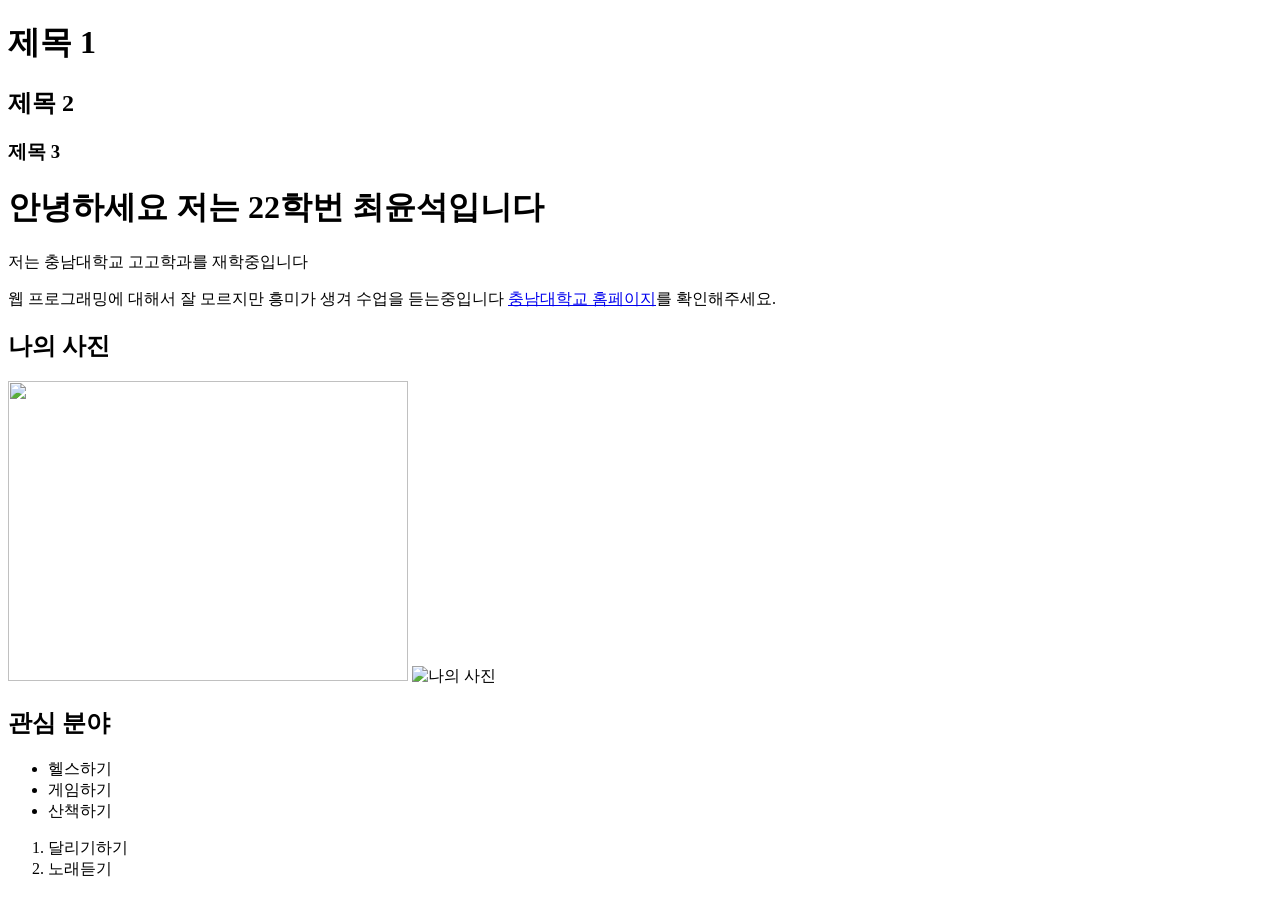
==== index.html @ 1e25280e "Add files via upload" ====
<!DOCTYPE html>
<html lang="en">
<head>
    <meta charset="UTF-8">
    <meta name="viewport" content="width=device-width, initial-scale=1.0">
    <title>자기소개 페이지</title>
</head>
<body>
    <!-- 제목 -->
    <h1> 제목 1 </h1>
    <h2> 제목 2 </h2>
    <h3> 제목 3 </h3>
    <h1> 안녕하세요 저는 22학번 최윤석입니다 </h1>
    <!-- 자기소개 넣기 p-단락 -->
     <p> 저는 충남대학교 고고학과를 재학중입니다</p>
     <p> 웹 프로그래밍에 대해서 잘 모르지만 흥미가 생겨 수업을 듣는중입니다 
        <a href="https://www.cnu.ac.kr">충남대학교 홈페이지</a>를 확인해주세요.</p>
    <!-- 이미지 -->
     <h2> 나의 사진 </h2>
     <img src="img/chung.jpg" width="400" height="300">
     <img src="img/OIP.jpg" width="200" alt="나의 사진">
     <h2> 관심 분야</h2>
     <ul>
        <li>헬스하기</li>
        <li>게임하기</li>
        <li>산책하기</li>
     </ul>
     <ol>
        <li>달리기하기</li>
        <li>노래듣기</li>
     </ol>
</body>
</html>
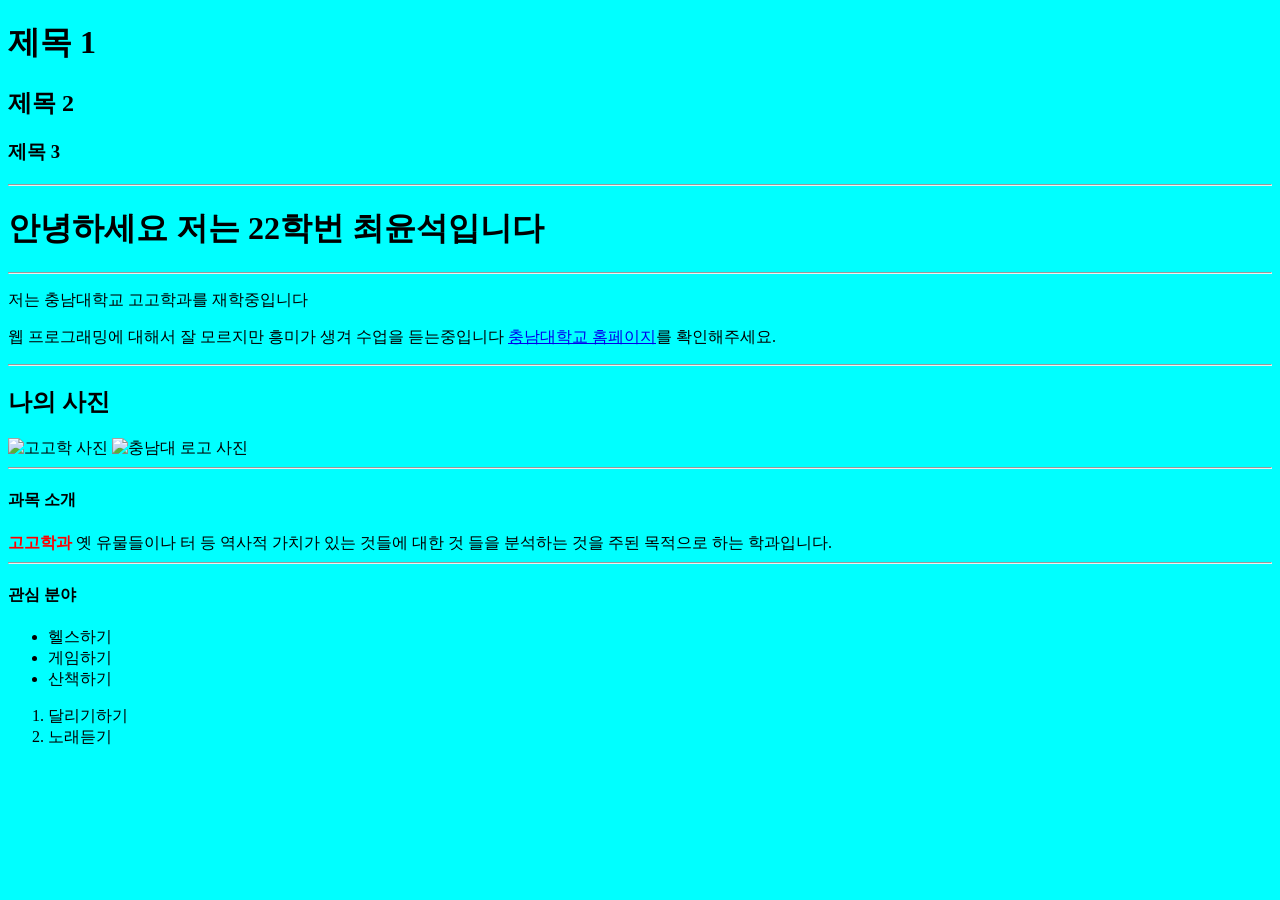
==== commit e03d408d: "Add files via upload" ====
--- a/index.html
+++ b/index.html
@@ -4,22 +4,36 @@
     <meta charset="UTF-8">
     <meta name="viewport" content="width=device-width, initial-scale=1.0">
     <title>자기소개 페이지</title>
+    <style>
+      body{background-color: aqua;}
+    </style>
 </head>
 <body>
     <!-- 제목 -->
     <h1> 제목 1 </h1>
     <h2> 제목 2 </h2>
     <h3> 제목 3 </h3>
+    <hr>
     <h1> 안녕하세요 저는 22학번 최윤석입니다 </h1>
+    <hr>
     <!-- 자기소개 넣기 p-단락 -->
      <p> 저는 충남대학교 고고학과를 재학중입니다</p>
      <p> 웹 프로그래밍에 대해서 잘 모르지만 흥미가 생겨 수업을 듣는중입니다 
         <a href="https://www.cnu.ac.kr">충남대학교 홈페이지</a>를 확인해주세요.</p>
+        <hr>
     <!-- 이미지 -->
      <h2> 나의 사진 </h2>
-     <img src="img/chung.jpg" width="400" height="300">
-     <img src="img/OIP.jpg" width="200" alt="나의 사진">
-     <h2> 관심 분야</h2>
+     <img src="img/고고학 로고.jpg" width="400" height="300" alt="고고학 사진">
+     <img src="img/OIP.jpg" width="200" alt="충남대 로고 사진">
+     <hr>
+       <!-- 고고학과에 대한 간단한 소개 -->
+        <h4>과목 소개</h4>
+      <div>
+         <b><span style="color:red;">고고학과</span></b> 옛 유물들이나 터 등 역사적 가치가 있는 것들에 대한 것 들을
+         분석하는 것을 주된 목적으로 하는 학과입니다.
+      </div>
+      <hr>
+      <h4>관심 분야</h4>
      <ul>
         <li>헬스하기</li>
         <li>게임하기</li>
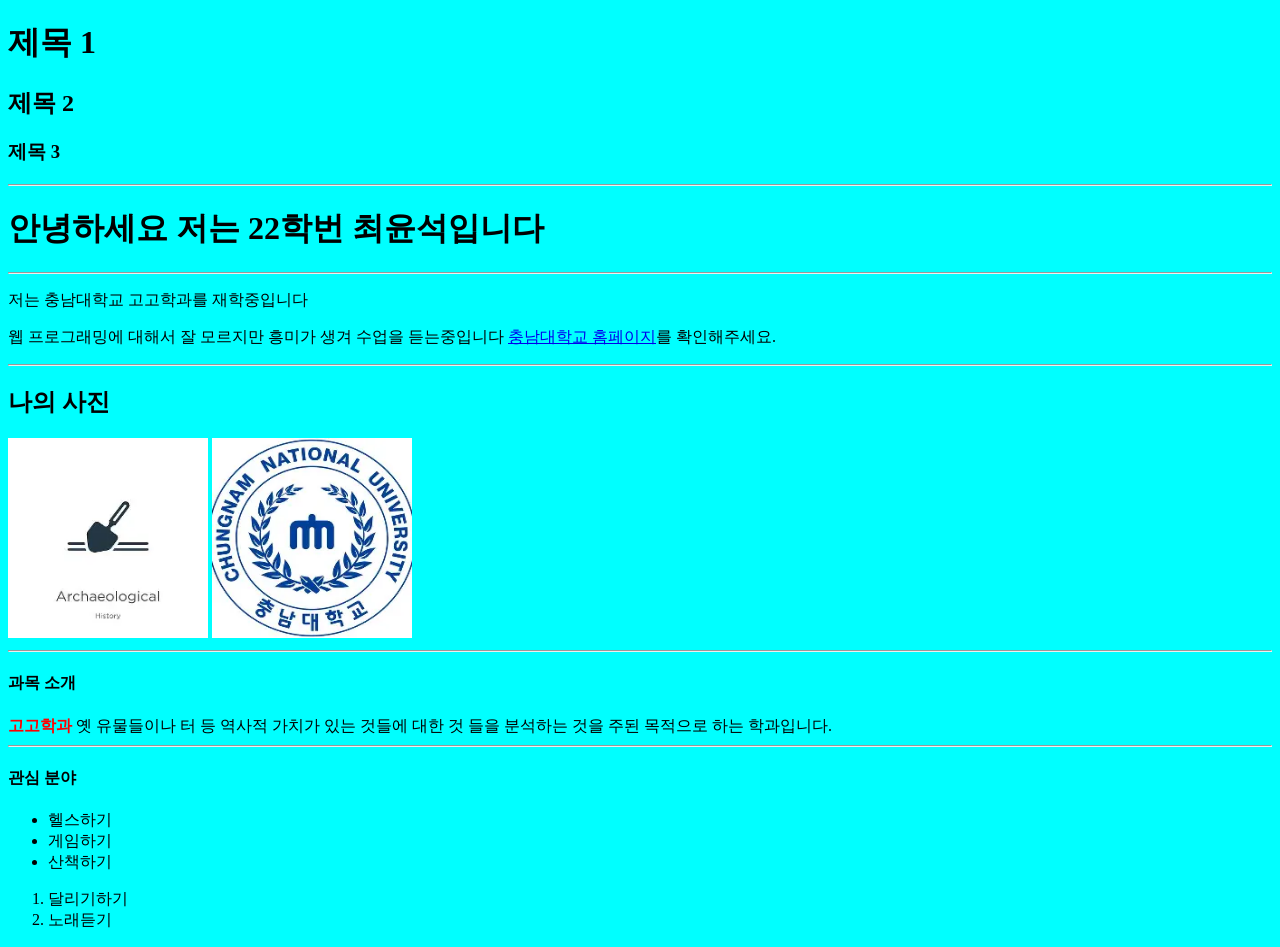
==== commit 69cd4e6c: "Add files via upload" ====
--- a/index.html
+++ b/index.html
@@ -23,8 +23,8 @@
         <hr>
     <!-- 이미지 -->
      <h2> 나의 사진 </h2>
-     <img src="img/고고학 로고.jpg" width="400" height="300" alt="고고학 사진">
-     <img src="img/OIP.jpg" width="200" alt="충남대 로고 사진">
+     <img src="img/고고학 로고.jpg" width="200" height="200" alt="고고학 사진">
+     <img src="img/OIP.jpg" width="200" height="200" alt="충남대 로고 사진">
      <hr>
        <!-- 고고학과에 대한 간단한 소개 -->
         <h4>과목 소개</h4>
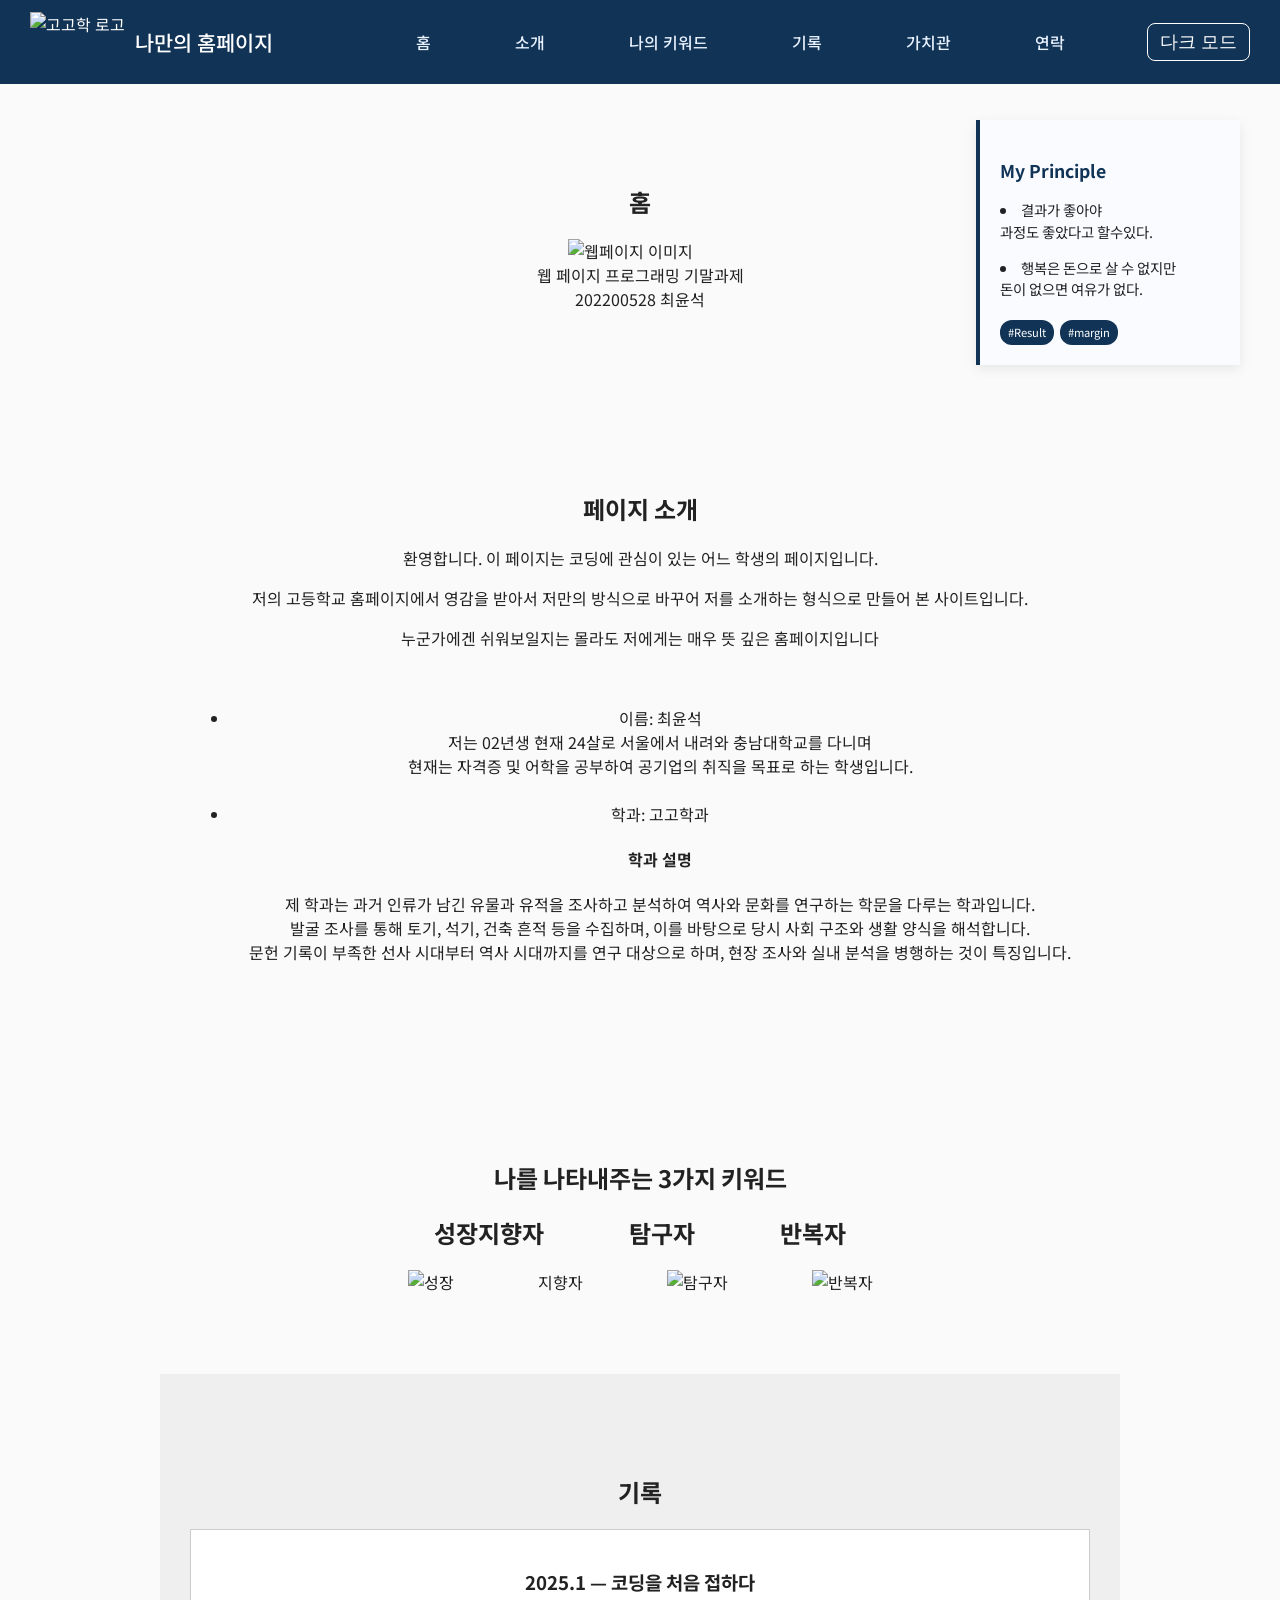
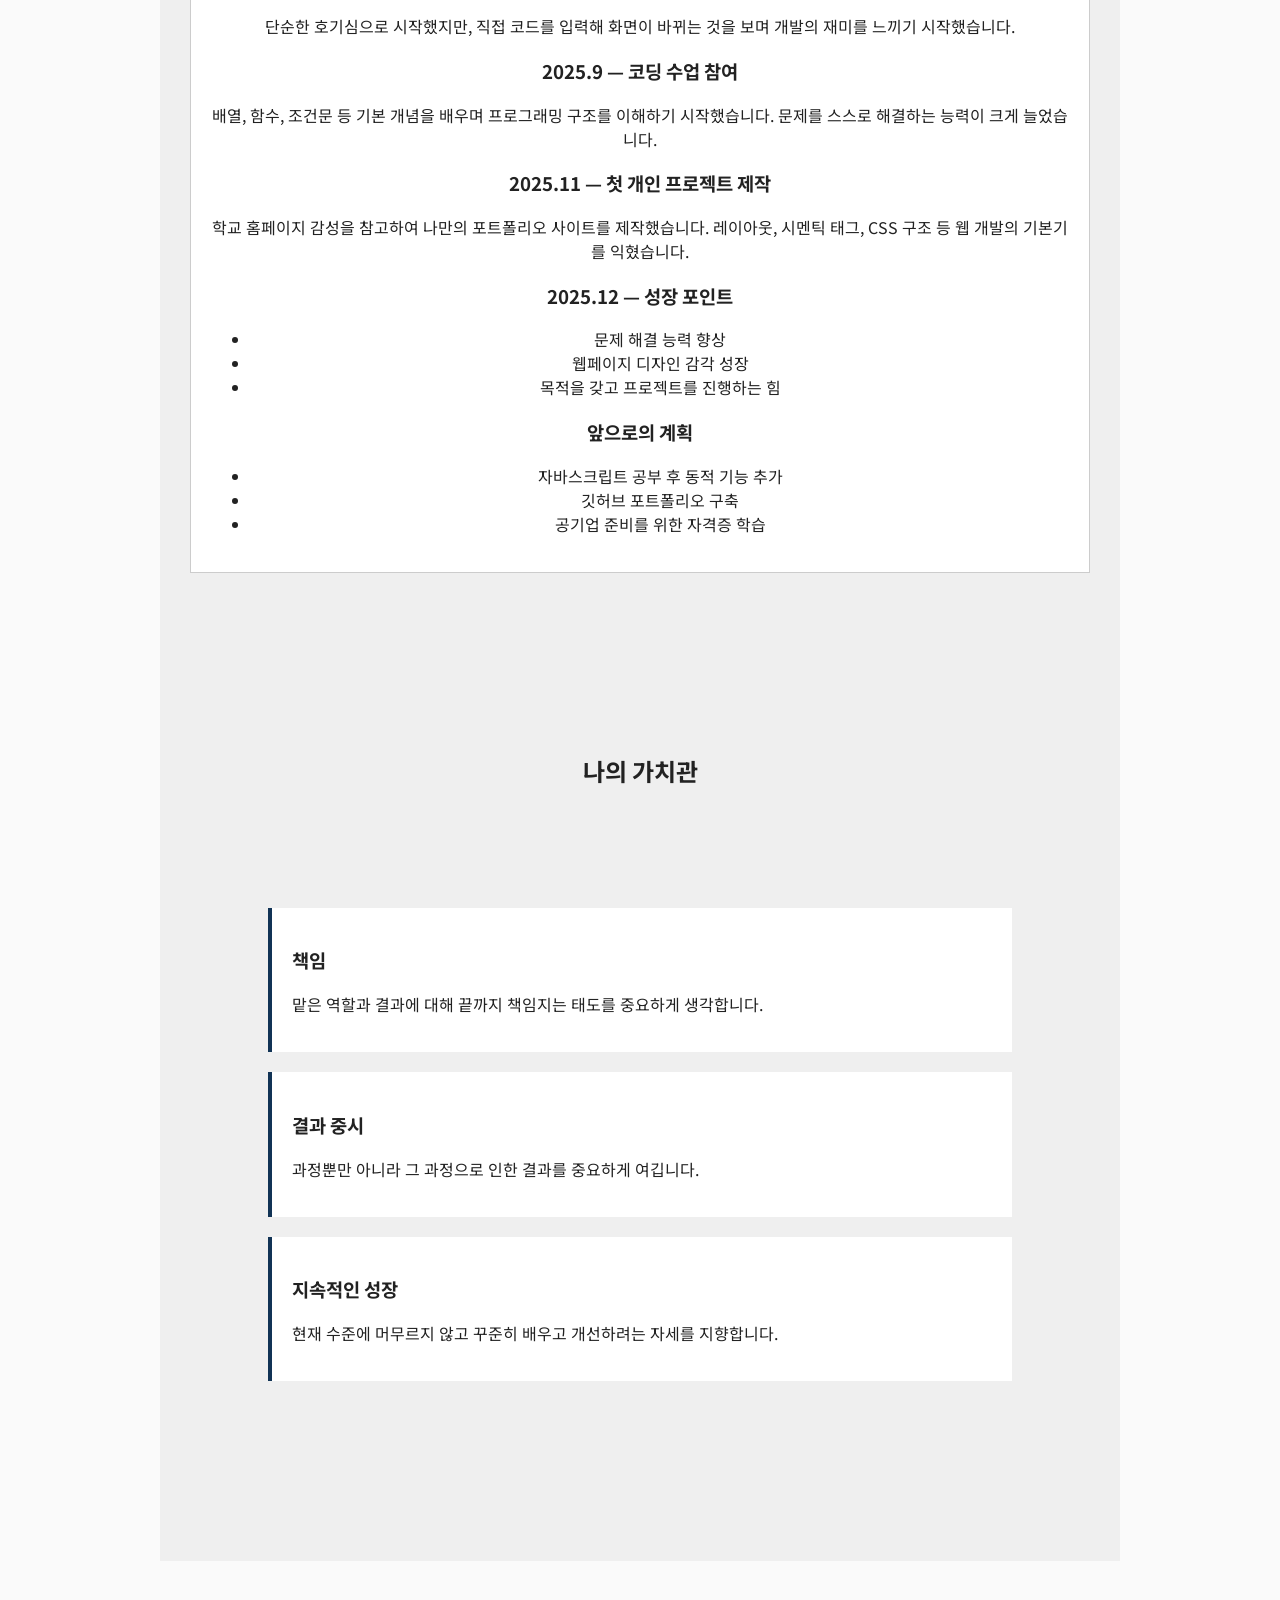
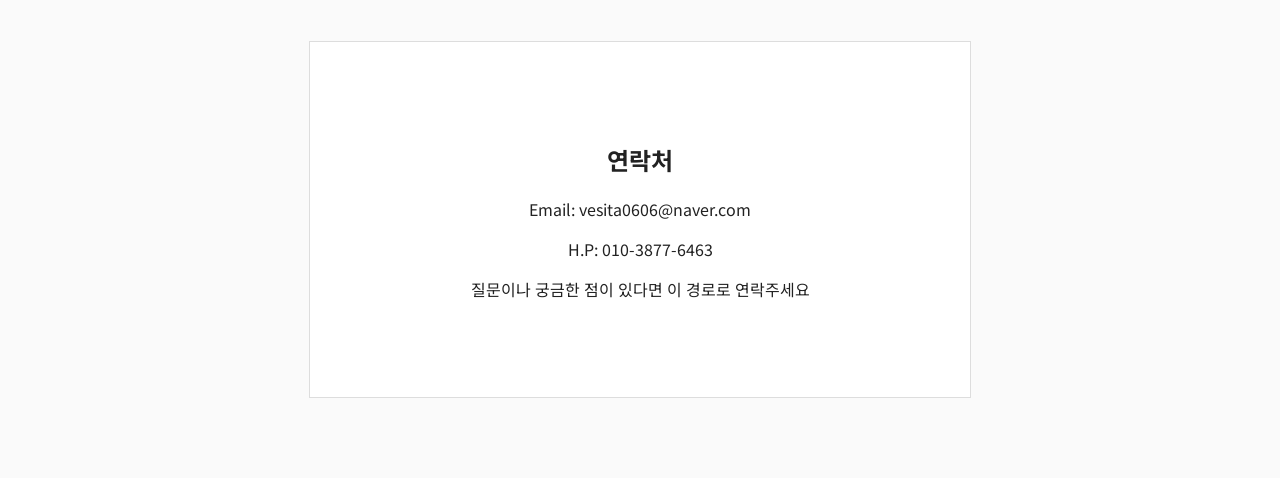
==== commit 18332424: "Update and rename 기말과제.html to index.html" ====
--- a/index.html
+++ b/index.html
@@ -1,47 +1,153 @@
-<!DOCTYPE html>
-<html lang="en">
-<head>
-    <meta charset="UTF-8">
-    <meta name="viewport" content="width=device-width, initial-scale=1.0">
-    <title>자기소개 페이지</title>
-    <style>
-      body{background-color: aqua;}
-    </style>
-</head>
-<body>
-    <!-- 제목 -->
-    <h1> 제목 1 </h1>
-    <h2> 제목 2 </h2>
-    <h3> 제목 3 </h3>
-    <hr>
-    <h1> 안녕하세요 저는 22학번 최윤석입니다 </h1>
-    <hr>
-    <!-- 자기소개 넣기 p-단락 -->
-     <p> 저는 충남대학교 고고학과를 재학중입니다</p>
-     <p> 웹 프로그래밍에 대해서 잘 모르지만 흥미가 생겨 수업을 듣는중입니다 
-        <a href="https://www.cnu.ac.kr">충남대학교 홈페이지</a>를 확인해주세요.</p>
-        <hr>
-    <!-- 이미지 -->
-     <h2> 나의 사진 </h2>
-     <img src="img/고고학 로고.jpg" width="200" height="200" alt="고고학 사진">
-     <img src="img/OIP.jpg" width="200" height="200" alt="충남대 로고 사진">
-     <hr>
-       <!-- 고고학과에 대한 간단한 소개 -->
-        <h4>과목 소개</h4>
-      <div>
-         <b><span style="color:red;">고고학과</span></b> 옛 유물들이나 터 등 역사적 가치가 있는 것들에 대한 것 들을
-         분석하는 것을 주된 목적으로 하는 학과입니다.
-      </div>
-      <hr>
-      <h4>관심 분야</h4>
-     <ul>
-        <li>헬스하기</li>
-        <li>게임하기</li>
-        <li>산책하기</li>
-     </ul>
-     <ol>
-        <li>달리기하기</li>
-        <li>노래듣기</li>
-     </ol>
-</body>
-</html>+    <!DOCTYPE html>
+    <html lang="en">
+    <head>
+        <meta charset="UTF-8">
+        <meta name="viewport" content="width=device-width, initial-scale=1.0">
+        <title>기말과제</title>
+        <link rel="stylesheet" href="style.css">
+    </head>
+    <body>
+        
+        <header class = "top-nav">
+            <div class = "left">
+                <img src="logo/고고학 로고.jpg" class="school-logo" alt="고고학 로고">
+                <span class="site-title">나만의 홈페이지</span>
+            </div>
+
+            <nav class="menu">
+                <a href="#home">홈</a>
+                <a href="#about">소개</a>
+                <a href="#keyword">나의 키워드</a>
+                <a href="#record">기록</a>
+                <a href="#values">가치관</a>
+                <a href="#contact">연락</a>
+            </nav>
+            <button id="themeToggle" class="theme-btn">다크 모드</button>
+        </header>
+        <section id="home" class="section">
+            <h2>홈</h2>
+            <img src="logo/웹페이지이미지.jpg" class="web-logo"alt="웹페이지 이미지"><br>
+            웹 페이지 프로그래밍 기말과제<br>
+            202200528 최윤석 
+        </section>
+        <section id="about" class="section">
+            <h2>페이지 소개</h2>
+            <p>환영합니다. 이 페이지는 코딩에 관심이 있는 어느 학생의 페이지입니다.</p>
+            <p>저의 고등학교 홈페이지에서 영감을 받아서 저만의 방식으로 바꾸어
+                저를 소개하는 형식으로 만들어 본 사이트입니다.</p>
+            <p>누군가에겐 쉬워보일지는 몰라도 저에게는 매우 뜻 깊은 홈페이지입니다</p><br>
+            <ul>
+                <li>이름: 최윤석 <br>
+                저는 02년생 현재 24살로 서울에서 내려와 충남대학교를 다니며 <br> 현재는 자격증 및 어학을 공부하여 공기업의 취직을 목표로 
+                하는 학생입니다. </li> <br>
+                <li>학과: 고고학과 <br>
+                <h4>학과 설명</h4>
+            <p>
+            제 학과는 과거 인류가 남긴 유물과 유적을 조사하고 분석하여
+            역사와 문화를 연구하는 학문을 다루는 학과입니다. <br>
+            발굴 조사를 통해 토기, 석기, 건축 흔적 등을 수집하며,
+            이를 바탕으로 당시 사회 구조와 생활 양식을 해석합니다. <br>
+            문헌 기록이 부족한 선사 시대부터 역사 시대까지를 연구 대상으로 하며,
+            현장 조사와 실내 분석을 병행하는 것이 특징입니다.
+            
+            </ul>
+        </section>
+        <section id="keyword" class="section">
+            <h2>나를 나타내주는 3가지 키워드</h2>
+            <div class="keyword-wrap">
+            <h1>성장지향자 탐구자 반복자</h1>
+            <img src="logo/성장지향 사진.jpg" alt="성장 지향자">
+            <img src="logo/탐구형.png" alt="탐구자">
+            <img src="logo/반복자.jpg" alt="반복자">
+            </div>
+        </section>    
+        <section id="record" class="section gray">
+        <h2>기록</h2>
+        <div class="record-box">
+
+            <h3>2025.1 — 코딩을 처음 접하다</h3>
+            <p>
+                단순한 호기심으로 시작했지만, 직접 코드를 입력해 화면이 바뀌는 것을 보며
+                개발의 재미를 느끼기 시작했습니다.
+            </p>
+
+            <h3>2025.9 — 코딩 수업 참여</h3>
+            <p>
+                배열, 함수, 조건문 등 기본 개념을 배우며 프로그래밍 구조를 이해하기 시작했습니다.
+                문제를 스스로 해결하는 능력이 크게 늘었습니다.
+            </p>
+
+            <h3>2025.11 — 첫 개인 프로젝트 제작</h3>
+            <p>
+                학교 홈페이지 감성을 참고하여 나만의 포트폴리오 사이트를 제작했습니다.
+                레이아웃, 시멘틱 태그, CSS 구조 등 웹 개발의 기본기를 익혔습니다.
+            </p>
+
+            <h3>2025.12 — 성장 포인트</h3>
+            <ul>
+                <li>문제 해결 능력 향상</li>
+                <li>웹페이지 디자인 감각 성장</li>
+                <li>목적을 갖고 프로젝트를 진행하는 힘</li>
+            </ul>
+
+            <h3>앞으로의 계획</h3>
+            <ul>
+                <li>자바스크립트 공부 후 동적 기능 추가</li>
+                <li>깃허브 포트폴리오 구축</li>
+                <li>공기업 준비를 위한 자격증 학습</li>
+            </ul>
+
+        </div>
+    </section>
+    <section id="value" class="section gray">
+            <h2>나의 가치관</h2>
+            <section id="values" class="section gray">
+
+    <div class="value-box">
+        <h3>책임</h3>
+        <p>맡은 역할과 결과에 대해 끝까지 책임지는 태도를 중요하게 생각합니다.</p>
+    </div>
+
+    <div class="value-box">
+        <h3>결과 중시</h3>
+        <p>과정뿐만 아니라 그 과정으로 인한 결과를 중요하게 여깁니다.</p>
+    </div>
+
+    <div class="value-box">
+        <h3>지속적인 성장</h3>
+        <p>현재 수준에 머무르지 않고 꾸준히 배우고 개선하려는 자세를 지향합니다.</p>
+    </div>
+</section>
+    </section>
+        <section id="contact" class="section gray">
+            <h2>연락처</h2>
+            <p>Email: vesita0606@naver.com</p>
+            <p>H.P: 010-3877-6463</p>
+            <p>질문이나 궁금한 점이 있다면 이 경로로 연락주세요</p>
+        </section>
+        <script>
+        const btn = document.getElementById("themeToggle");
+        btn.addEventListener("click", () => {
+            document.body.classList.toggle("dark");
+
+            if (document.body.classList.contains("dark")) {
+                btn.textContent = "라이트 모드";
+            } else {
+                btn.textContent = "다크 모드";
+            }
+        });
+    </script>
+    <aside class="side-info">
+        <h3>My Principle</h3>
+
+        <p><li>결과가 좋아야<br>과정도 좋았다고 할수있다.</li></p>
+
+        <p><li>행복은 돈으로 살 수 없지만<br>돈이 없으면 여유가 없다.</li></p>
+
+        <div class="aside-footer">
+            <span>#Result</span>
+            <span>#margin</span>
+        </div>
+    </aside>
+    </body>
+    </html>
--- a/style.css
+++ b/style.css
@@ -0,0 +1,215 @@
+@import url('https://fonts.googleapis.com/css2?family=Noto+Sans+KR:wght@300;400;500;700&display=swap');
+
+body {
+    margin: 0;
+    font-family: "Noto Sans KR", sans-serif;
+    background: #fafafa;
+    color: #222;
+}
+.top-nav {
+    display: flex;
+    justify-content: space-between;
+    align-items: center;
+    background: #113355;
+    color: white;
+    padding: 12px 30px;
+    position: sticky;
+    top: 0;
+    z-index: 10;
+}
+
+.school-logo {
+    height: 60px;
+    margin-right: 10px;
+}
+.web-logo{
+    height: 500px;
+    margin-right: 20px;
+}
+.left {
+    display: flex;
+    align-items: center;
+}
+
+.site-title {
+    font-size: 1.3rem;
+    font-weight: 500;
+}
+
+.menu a {
+    color: #e8f2ff;
+    text-decoration: none;
+    margin-left: 80px;
+    font-weight: 500;
+}
+
+.menu a:hover {
+    text-decoration: underline;
+}
+
+.hero-banner {
+    padding: 150px 30px;
+    text-align: center;
+    background: linear-gradient(to bottom, #113355, #335577);
+    color: white;
+}
+
+.hero-banner h1 {
+    font-size: 3rem;
+    margin-bottom: 10px;
+}
+.section {
+    padding: 80px 30px;
+    max-width: 900px;
+    margin: auto;
+    text-align: center;
+}
+
+.section.gray {
+    background: #efefef;
+}
+
+.record-box {
+    background: white;
+    padding: 20px;
+    border: 1px solid #ccc;
+}
+
+.project-list {
+    max-width: 700px;
+    margin: auto;
+}
+
+.project-item {
+    background: #fff;
+    border-left: 4px solid #113355;
+    padding: 20px;
+    margin: 25px 0;
+}
+.ul {
+    padding-left: 5px;
+}
+
+.li {
+    margin-bottom: 15px;
+    line-height: 1.6;
+}
+body.dark {
+    background: #1d1f21;
+    color: #eeeeee;
+}
+
+body.dark .top-nav {
+    background: #0b1623;
+}
+
+body.dark .section.gray {
+    background: #2b2d31;
+}
+
+body.dark .project-item,
+body.dark .record-box {
+    background: #2a2c30;
+    border-color: #444;
+}
+.theme-btn {
+    margin-left: 20px;
+    background: none;
+    border: 1px solid white;
+    padding: 6px 12px;
+    border-radius: 8px;
+    cursor: pointer;
+    color: white;
+    font-size: 1.1rem;
+}
+.keyword-wrap{
+    justify-content: space-between; /* 3등분 배치 */
+    word-spacing: 5rem; 
+}
+.side-info {
+    position: fixed;
+    top: 120px;
+    right: 40px;
+
+    width: 220px;
+    padding: 20px;
+
+    background: #f9fbff;
+    border-left: 4px solid #113355;
+    box-shadow: 0 4px 12px rgba(0,0,0,0.08);
+
+    font-size: 0.9rem;
+    line-height: 1.5;
+}
+
+.side-info h3 {
+    margin-bottom: 15px;
+    font-size: 1.1rem;
+    color: #113355;
+}
+
+.side-info p {
+    margin-bottom: 14px;
+    color: #333;
+}
+
+.aside-footer {
+    margin-top: 20px;
+    display: flex;
+    flex-wrap: wrap;
+    gap: 6px;
+}
+
+.aside-footer span {
+    background: #113355;
+    color: white;
+    font-size: 0.7rem;
+    padding: 4px 8px;
+    border-radius: 12px;
+}
+#contact {
+    max-width: 600px;
+    margin: 80px auto;
+    background: white;
+    border: 1px solid #ddd;
+}
+body.dark aside {
+    background: #1c1c1c;
+    color: #f1f1f1;
+}
+
+body.dark aside h3 {
+    color: #ffffff;
+}
+
+body.dark aside p,
+body.dark aside li,
+body.dark aside a {
+    color: #dddddd;
+}
+body.dark #contact {
+    background: #2b2d31;   /* record 섹션과 동일 계열 */
+    color: #f1f1f1;
+    border-color: #444;
+}
+
+body.dark #contact h2 {
+    color: #ffffff;
+}
+
+body.dark #contact p {
+    color: #dddddd;
+}
+.value-box {
+    background: #ffffff;
+    border-left: 4px solid #113355;
+    padding: 20px;
+    margin: 20px auto;
+    max-width: 700px;
+    text-align: left;
+}
+
+body.dark .value-box {
+    background: #2a2c30;
+    border-color: #4a90e2;
+}
